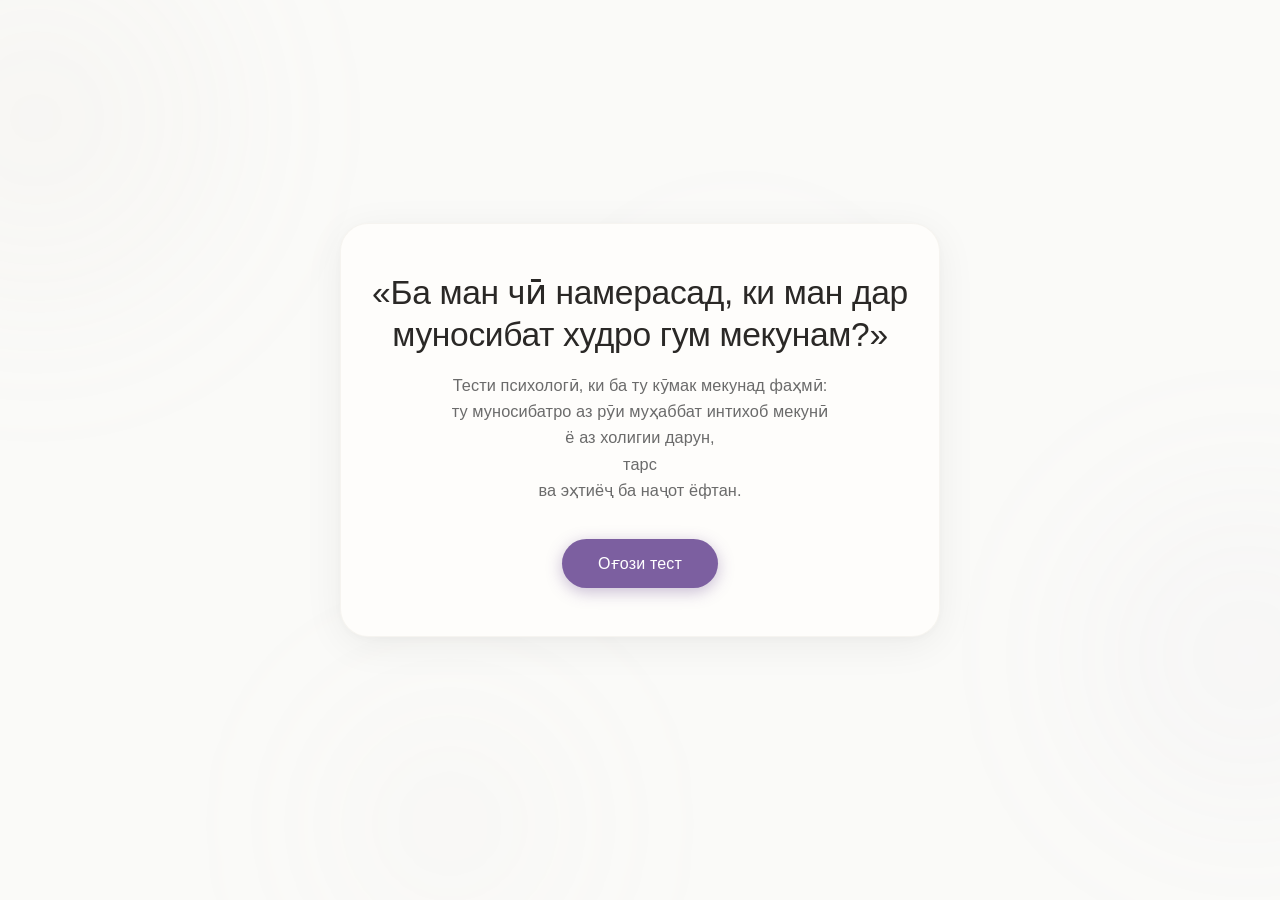
==== index.html @ e5054706 "Initial commit" ====
<!DOCTYPE html>
<html lang="tg">

<head>
    <meta charset="UTF-8">
    <meta name="viewport" content="width=device-width, initial-scale=1.0">
    <title>Психологический тест — Ба ман чӣ намерасад?</title>
    <link rel="stylesheet" href="style.css">
</head>

<body>

    <!-- Background atmosphere -->
    <div class="bg-atmosphere" aria-hidden="true">
        <div class="bg-orb"></div>
        <div class="bg-orb"></div>
        <div class="bg-orb"></div>
        <div class="bg-orb"></div>
    </div>

    <!-- App container -->
    <div class="app-container" id="appContainer">

        <!-- ==================== SECTION: HERO ==================== -->
        <section class="section active" id="sectionHero">
            <div class="card-emotional text-center" style="padding: 48px 30px;">
                <h1 class="hero-headline">«Ба ман чӣ намерасад, ки ман дар муносибат худро гум мекунам?»</h1>
                <p class="hero-subheadline">
                    Тести психологӣ, ки ба ту кӯмак мекунад фаҳмӣ:<br>
                    ту муносибатро аз рӯи муҳаббат интихоб мекунӣ<br>
                    ё аз холигии дарун,<br>
                    тарс<br>
                    ва эҳтиёҷ ба наҷот ёфтан.
                </p>
                <button class="btn btn-primary" id="btnStartHero" style="margin-top: 8px;">
                    Оғози тест
                </button>
            </div>
        </section>

        <!-- ==================== SECTION: INTRO ==================== -->
        <section class="section" id="sectionIntro">
            <div class="card-emotional text-center" style="padding: 44px 28px;">
                <p style="font-size:1.15rem;font-weight:460;color:#2a2826;line-height:1.5;margin-bottom:20px;">
                    «Рост ҷавоб деҳ.<br>
                    Ин тест барои "идеально ҷавоб додан" нест.<br>
                    Ин тест барои бедор шудан аст.»
                </p>
                <div class="soft-divider"></div>
                <p style="font-size:0.95rem;color:#6b6b6b;line-height:1.6;margin-bottom:6px;">
                    0 — не, ба ман монанд нест
                </p>
                <p style="font-size:0.95rem;color:#6b6b6b;line-height:1.6;margin-bottom:6px;">
                    1 — баъзан мешавад
                </p>
                <p style="font-size:0.95rem;color:#6b6b6b;line-height:1.6;margin-bottom:6px;">
                    2 — бисёр вақт ҳамин хелам
                </p>
                <p style="font-size:0.95rem;color:#6b6b6b;line-height:1.6;margin-bottom:24px;">
                    3 — қариб ҳамеша ҳамин ҳолат дорам
                </p>
                <button class="btn btn-primary" id="btnStartTest">
                    Оғози тест
                </button>
            </div>
        </section>

        <!-- ==================== SECTION: TEST ==================== -->
        <section class="section" id="sectionTest">
            <div style="margin-bottom:16px; text-align: left;">
                <button class="btn btn-outline" id="btnBack" style="font-size:0.9rem;padding:9px 22px;">&#8592; Қафо</button>
            </div>
            <div class="progress-label" id="progressLabel">Саволи 1 аз 15</div>
            <div class="progress-wrap">
                <div class="progress-fill" id="progressFill"></div>
            </div>
            <div class="card" id="questionCard"
                style="min-height: 280px;display:flex;flex-direction:column;justify-content:center;">
                <div class="question-counter" id="questionCounter">Саволи 1 аз 15</div>
                <p class="question-text" id="questionText"></p>
                <div class="answers-grid" id="answersGrid"></div>
            </div>
        </section>

        <!-- ==================== SECTION: RESULTS ==================== -->
        <section class="section" id="sectionResults">
            <div id="resultsContent"></div>
        </section>

    </div>

    <script src="JavaScript.js"></script>
</body>

</html>
---- style.css ----
:root {
    --bg: #fafaf8;
    --card-bg: #ffffff;
    --text-primary: #2d2d2d;
    --text-secondary: #6b6b6b;
    --text-tertiary: #8a8a8a;
    --accent: #b8a5c8;
    --accent-soft: #d4c8de;
    --accent-light: #f5f0f7;
    --accent-hover: #a894b8;
    --divider: #f0ecef;
    --shadow-sm: 0 1px 3px rgba(0, 0, 0, 0.04), 0 1px 2px rgba(0, 0, 0, 0.03);
    --shadow-md: 0 4px 20px rgba(0, 0, 0, 0.05), 0 2px 8px rgba(0, 0, 0, 0.03);
    --shadow-lg: 0 8px 40px rgba(0, 0, 0, 0.06), 0 2px 12px rgba(0, 0, 0, 0.03);
    --radius-sm: 12px;
    --radius-md: 18px;
    --radius-lg: 24px;
    --radius-xl: 28px;
    --font-main: -apple-system, BlinkMacSystemFont, 'Segoe UI', Roboto, 'Helvetica Neue', Arial, sans-serif;
    --transition-smooth: 0.5s cubic-bezier(0.22, 0.61, 0.36, 1);
    --transition-fast: 0.3s cubic-bezier(0.22, 0.61, 0.36, 1);
    --max-width: 640px;
}

* {
    margin: 0;
    padding: 0;
    box-sizing: border-box;
}

html {
    scroll-behavior: smooth;
    -webkit-font-smoothing: antialiased;
    -moz-osx-font-smoothing: grayscale;
}

body {
    font-family: var(--font-main);
    background-color: var(--bg);
    color: var(--text-primary);
    line-height: 1.7;
    min-height: 100vh;
    overflow-x: hidden;
    -webkit-tap-highlight-color: transparent;
    -webkit-text-size-adjust: 100%;
}

/* Floating background orbs */
.bg-atmosphere {
    position: fixed;
    top: 0;
    left: 0;
    width: 100%;
    height: 100%;
    pointer-events: none;
    z-index: 0;
    overflow: hidden;
}

.bg-orb {
    position: absolute;
    border-radius: 50%;
    filter: blur(100px);
    opacity: 0.35;
    animation: floatOrb 20s ease-in-out infinite;
}

.bg-orb:nth-child(1) {
    width: 380px;
    height: 380px;
    background: rgba(210, 195, 180, 0.18);
    top: -8%;
    left: -12%;
    animation-delay: 0s;
    animation-duration: 22s;
}

.bg-orb:nth-child(2) {
    width: 320px;
    height: 320px;
    background: rgba(195, 180, 210, 0.16);
    top: 55%;
    right: -10%;
    animation-delay: -7s;
    animation-duration: 25s;
}

.bg-orb:nth-child(3) {
    width: 260px;
    height: 260px;
    background: rgba(220, 205, 195, 0.14);
    bottom: -6%;
    left: 25%;
    animation-delay: -14s;
    animation-duration: 28s;
}

.bg-orb:nth-child(4) {
    width: 200px;
    height: 200px;
    background: rgba(200, 185, 210, 0.12);
    top: 30%;
    left: 50%;
    animation-delay: -3s;
    animation-duration: 18s;
}

@keyframes floatOrb {
    0%, 100% { transform: translate(0, 0) scale(1); }
    25% { transform: translate(40px, -30px) scale(1.08); }
    50% { transform: translate(-15px, 25px) scale(0.94); }
    75% { transform: translate(-35px, -20px) scale(1.05); }
}

/* Main container */
.app-container {
    position: relative;
    z-index: 1;
    max-width: var(--max-width);
    margin: 0 auto;
    padding: 20px 20px 60px;
    min-height: 100vh;
    display: flex;
    flex-direction: column;
}

/* Section visibility */
.section {
    display: none;
    flex: 1;
    flex-direction: column;
    justify-content: center;
    animation: fadeSlideIn 0.7s cubic-bezier(0.22, 0.61, 0.36, 1) forwards;
}

.section.active {
    display: flex;
}

.section.fade-out {
    animation: fadeSlideOut 0.4s cubic-bezier(0.22, 0.61, 0.36, 1) forwards;
    pointer-events: none;
}

@keyframes fadeSlideIn {
    from { opacity: 0; transform: translateY(18px); }
    to { opacity: 1; transform: translateY(0); }
}

@keyframes fadeSlideOut {
    from { opacity: 1; transform: translateY(0); }
    to { opacity: 0; transform: translateY(-12px); }
}

@keyframes softPulse {
    0%, 100% { opacity: 0.55; }
    50% { opacity: 0.85; }
}

@keyframes gentleReveal {
    from { opacity: 0; transform: translateY(8px); }
    to { opacity: 1; transform: translateY(0); }
}

/* Cards */
.card {
    background: var(--card-bg);
    border-radius: var(--radius-lg);
    padding: 36px 30px;
    box-shadow: var(--shadow-md);
    border: 1px solid rgba(0, 0, 0, 0.04);
    transition: all var(--transition-smooth);
}

.card-emotional {
    background: #fefdfb;
    border-radius: var(--radius-xl);
    padding: 40px 32px;
    box-shadow: var(--shadow-lg);
    border: 1px solid rgba(180, 165, 140, 0.1);
}

.card-result {
    background: #fefdfc;
    border-radius: var(--radius-xl);
    padding: 38px 30px;
    box-shadow: var(--shadow-lg);
    border: 1px solid rgba(180, 160, 140, 0.08);
    margin-bottom: 28px;
    animation: gentleReveal 0.8s ease forwards;
}

.card-block {
    background: #fdfcf9;
    border-radius: var(--radius-lg);
    padding: 30px 26px;
    box-shadow: var(--shadow-sm);
    border: 1px solid rgba(180, 160, 140, 0.06);
    margin-bottom: 20px;
    animation: gentleReveal 0.7s ease forwards;
}

.card-awakening {
    background: #fefdfb;
    border-radius: var(--radius-xl);
    padding: 44px 32px;
    box-shadow: var(--shadow-lg);
    border: 1px solid rgba(195, 180, 210, 0.12);
    margin-top: 8px;
    animation: gentleReveal 1s ease forwards;
}

.card-cta {
    background: linear-gradient(135deg, #fdfcf8 0%, #f9f5fb 50%, #fdfaf7 100%);
    border-radius: var(--radius-xl);
    padding: 40px 30px;
    box-shadow: var(--shadow-lg);
    border: 1px solid rgba(180, 165, 200, 0.1);
    text-align: center;
    animation: gentleReveal 0.9s ease forwards;
}

/* Typography */
.hero-headline {
    font-size: clamp(1.6rem, 4.5vw, 2.1rem);
    font-weight: 500;
    letter-spacing: -0.01em;
    line-height: 1.25;
    color: #2a2826;
    margin-bottom: 16px;
}

.hero-subheadline {
    font-size: 1.02rem;
    font-weight: 400;
    color: var(--text-secondary);
    line-height: 1.6;
    margin-bottom: 28px;
    letter-spacing: 0.005em;
}

.section-title {
    font-size: 1.35rem;
    font-weight: 500;
    color: #2a2826;
    letter-spacing: -0.005em;
    line-height: 1.3;
    margin-bottom: 12px;
}

.result-title {
    font-size: 1.5rem;
    font-weight: 500;
    color: #2a2826;
    letter-spacing: -0.01em;
    line-height: 1.25;
    margin-bottom: 20px;
    padding-bottom: 16px;
    border-bottom: 1px solid var(--divider);
}

.block-title {
    font-size: 1.15rem;
    font-weight: 500;
    color: #3a3532;
    letter-spacing: -0.005em;
    margin-bottom: 14px;
}

.emotional-text {
    font-size: 1.04rem;
    line-height: 1.8;
    color: #3d3a37;
    white-space: pre-line;
    letter-spacing: 0.005em;
}

.emotional-text-lg {
    font-size: 1.08rem;
    line-height: 1.85;
    color: #3d3a37;
    white-space: pre-line;
    letter-spacing: 0.005em;
    font-weight: 400;
}

.highlight-text {
    font-size: 1.06rem;
    line-height: 1.75;
    color: #4a3f52;
    font-style: italic;
    letter-spacing: 0.01em;
}

.text-secondary {
    color: var(--text-secondary);
    font-size: 0.95rem;
    line-height: 1.6;
}

.text-tertiary {
    color: var(--text-tertiary);
    font-size: 0.88rem;
}

.question-counter {
    font-size: 0.85rem;
    color: var(--text-tertiary);
    letter-spacing: 0.03em;
    text-transform: uppercase;
    margin-bottom: 8px;
    font-weight: 450;
}

.question-text {
    font-size: 1.2rem;
    font-weight: 420;
    line-height: 1.55;
    color: #2d2b28;
    letter-spacing: 0.005em;
    margin-bottom: 28px;
}

/* Progress bar */
.progress-wrap {
    width: 100%;
    height: 4px;
    background: #ece9e4;
    border-radius: 8px;
    margin-bottom: 18px;
    overflow: hidden;
}

.progress-fill {
    height: 100%;
    background: linear-gradient(90deg, #d4c8de 0%, #b8a5c8 60%, #c4b5d0 100%);
    border-radius: 8px;
    transition: width 0.5s cubic-bezier(0.22, 0.61, 0.36, 1);
    width: 0%;
}

.progress-label {
    font-size: 0.78rem;
    color: var(--text-tertiary);
    text-align: right;
    margin-bottom: 4px;
    letter-spacing: 0.02em;
}

/* Buttons */
.btn {
    display: inline-block;
    font-family: var(--font-main);
    font-size: 1rem;
    font-weight: 460;
    padding: 15px 36px;
    border-radius: 50px;
    cursor: pointer;
    transition: all var(--transition-fast);
    border: none;
    outline: none;
    letter-spacing: 0.01em;
    text-decoration: none;
    text-align: center;
    -webkit-tap-highlight-color: transparent;
    user-select: none;
    white-space: nowrap;
}

.btn-primary {
    background: #7c5fa0;
    color: #fff;
    box-shadow: 0 4px 16px rgba(100, 70, 140, 0.35);
}

.btn-primary:hover {
    background: #6a4f8c;
    box-shadow: 0 6px 22px rgba(100, 70, 140, 0.45);
    transform: translateY(-1px);
}

.btn-primary:active {
    background: #5a4078;
    transform: translateY(0);
    box-shadow: 0 2px 10px rgba(100, 70, 140, 0.25);
}

.btn-answer {
    background: #f5f2f8;
    color: #2d2830;
    border: 1.5px solid #c8b8d8;
    padding: 14px 22px;
    border-radius: var(--radius-md);
    font-size: 0.98rem;
    font-weight: 500;
    letter-spacing: 0.01em;
    margin: 5px 0;
    width: 100%;
    text-align: left;
    transition: all var(--transition-fast);
    cursor: pointer;
    box-shadow: var(--shadow-sm);
}

.btn-answer:hover {
    background: #ede5f5;
    border-color: #9b7ec0;
    box-shadow: var(--shadow-md);
    transform: translateY(-1px);
}

.btn-answer:active {
    background: #e0d0f0;
    border-color: #8a6aaf;
    transform: translateY(0);
}

.btn-answer.selected {
    background: #7c5fa0;
    border-color: #7c5fa0;
    color: #fff;
    box-shadow: 0 2px 12px rgba(100, 70, 140, 0.3);
    font-weight: 600;
}

.btn-outline {
    background: transparent;
    color: #5a4a62;
    border: 1.5px solid #d4c8de;
    padding: 14px 30px;
    border-radius: 50px;
    font-weight: 450;
}

.btn-outline:hover {
    background: #faf6fc;
    border-color: #b8a5c8;
}

.btn-telegram {
    background: #f0f4f8;
    color: #3a4a5c;
    border: 1.5px solid #d8e0e8;
    padding: 14px 28px;
    border-radius: 50px;
    font-weight: 450;
    display: inline-flex;
    align-items: center;
    gap: 8px;
}

.btn-telegram:hover {
    background: #e4ecf4;
    border-color: #bcc8d4;
}

.btn-whatsapp {
    background: #f0f6f0;
    color: #3a503a;
    border: 1.5px solid #d0e0d0;
    padding: 14px 28px;
    border-radius: 50px;
    font-weight: 450;
    display: inline-flex;
    align-items: center;
    gap: 8px;
}

.btn-whatsapp:hover {
    background: #e4f0e4;
    border-color: #b8d0b8;
}

/* Answer grid */
.answers-grid {
    display: flex;
    flex-direction: column;
    gap: 9px;
    margin-top: 4px;
}

/* Divider */
.soft-divider {
    border: none;
    border-top: 1px solid var(--divider);
    margin: 24px 0;
    opacity: 0.7;
}

.divider-spacer {
    height: 1px;
    background: var(--divider);
    margin: 20px 0;
    opacity: 0.6;
}

/* Awakening highlight */
.awakening-quote {
    background: #fdfaf6;
    border-left: 3px solid #d4c8de;
    padding: 18px 22px;
    border-radius: 0 var(--radius-sm) var(--radius-sm) 0;
    margin: 18px 0;
    font-style: italic;
    color: #4a3f52;
    line-height: 1.7;
}

/* Section spacing */
.section-inner {
    display: flex;
    flex-direction: column;
    gap: 20px;
}

.mt-8  { margin-top: 8px; }
.mt-16 { margin-top: 16px; }
.mt-24 { margin-top: 24px; }
.mt-32 { margin-top: 32px; }
.mb-8  { margin-bottom: 8px; }
.mb-16 { margin-bottom: 16px; }
.mb-24 { margin-bottom: 24px; }

.text-center { text-align: center; }

.inline-flex-wrap {
    display: flex;
    flex-wrap: wrap;
    gap: 12px;
    justify-content: center;
}

/* Result reveal animation */
.result-reveal {
    animation: gentleReveal 1s ease forwards;
    animation-delay: 0.2s;
    opacity: 0;
}

.result-reveal:nth-child(1) { animation-delay: 0.1s; }
.result-reveal:nth-child(2) { animation-delay: 0.3s; }
.result-reveal:nth-child(3) { animation-delay: 0.5s; }
.result-reveal:nth-child(4) { animation-delay: 0.7s; }
.result-reveal:nth-child(5) { animation-delay: 0.9s; }

/* Mobile */
@media (max-width: 480px) {
    .app-container { padding: 14px 14px 50px; }
    .card { padding: 26px 18px; border-radius: var(--radius-md); }
    .card-emotional { padding: 28px 20px; border-radius: var(--radius-lg); }
    .card-result { padding: 28px 18px; border-radius: var(--radius-lg); }
    .card-block { padding: 22px 16px; border-radius: var(--radius-md); }
    .card-awakening { padding: 30px 20px; border-radius: var(--radius-lg); }
    .card-cta { padding: 28px 20px; border-radius: var(--radius-lg); }
    .hero-headline { font-size: 1.45rem; }
    .question-text { font-size: 1.06rem; }
    .btn { padding: 13px 26px; font-size: 0.95rem; }
    .btn-answer { padding: 13px 16px; font-size: 0.92rem; }
    .result-title { font-size: 1.3rem; }
    .emotional-text { font-size: 0.95rem; line-height: 1.7; }
}

@media (max-width: 360px) {
    .app-container { padding: 10px 10px 40px; }
    .card { padding: 22px 14px; }
    .card-emotional { padding: 22px 14px; }
    .hero-headline { font-size: 1.3rem; }
    .question-text { font-size: 0.98rem; }
    .btn-answer { padding: 12px 14px; font-size: 0.88rem; }
}
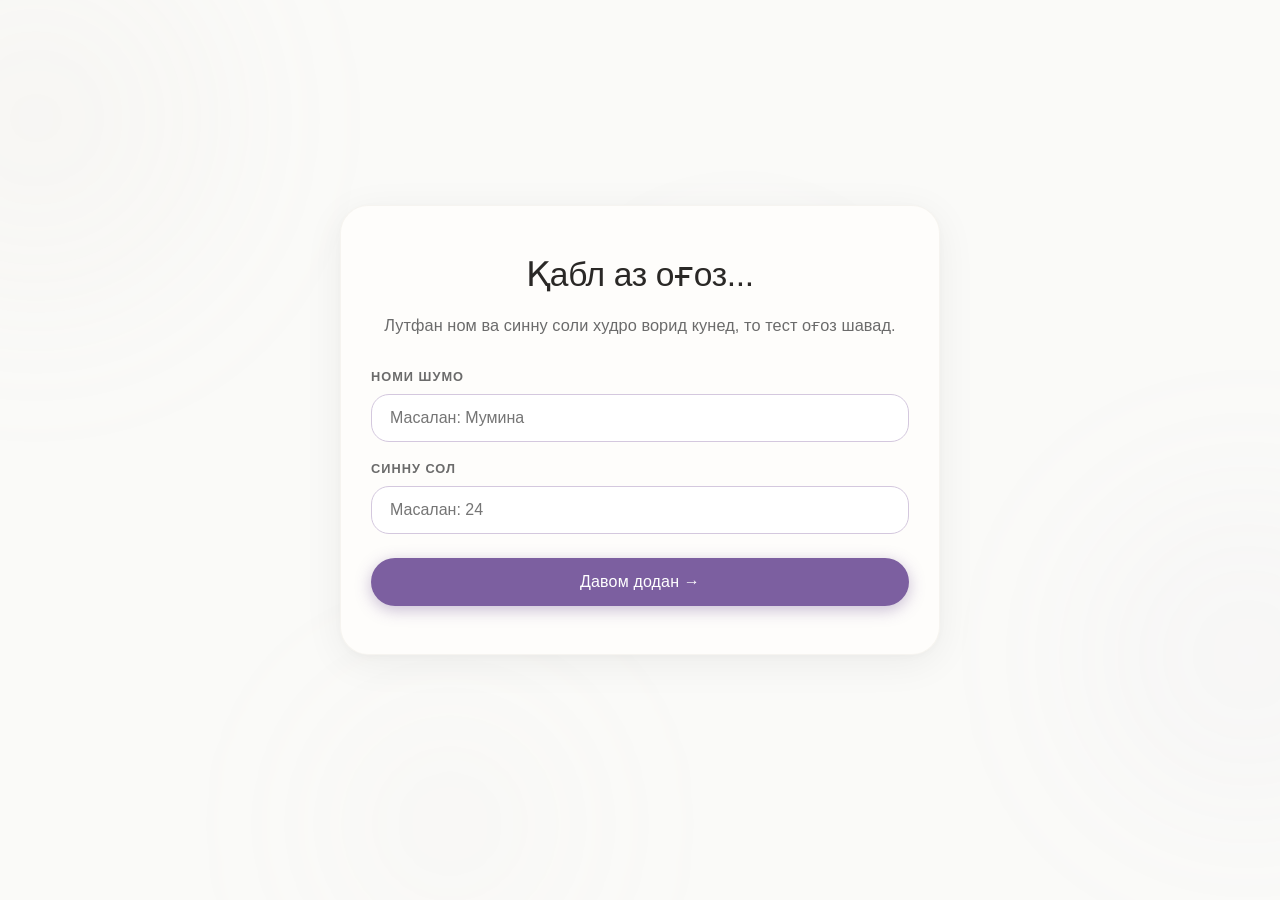
==== commit f25b8a41: "feat: add simple registration screen (name and age) before start" ====
--- a/index.html
+++ b/index.html
@@ -21,8 +21,31 @@
     <!-- App container -->
     <div class="app-container" id="appContainer">
 
+        <!-- ==================== SECTION: REGISTRATION ==================== -->
+        <section class="section active" id="sectionAuth">
+            <div class="card-emotional text-center" style="padding: 48px 30px;">
+                <h1 class="hero-headline">Қабл аз оғоз...</h1>
+                <p class="hero-subheadline">Лутфан ном ва синну соли худро ворид кунед, то тест оғоз шавад.</p>
+                
+                <div style="margin-bottom: 24px; text-align: left;">
+                    <div style="margin-bottom: 16px;">
+                        <label style="display: block; font-size: 0.8rem; color: var(--text-secondary); margin-bottom: 6px; text-transform: uppercase; letter-spacing: 1px; font-weight: 600;">Номи шумо</label>
+                        <input type="text" id="u-name" placeholder="Масалан: Мумина" style="width: 100%; padding: 14px 18px; border: 1.5px solid var(--accent-soft); border-radius: var(--radius-md); background: var(--card-bg); color: var(--text-primary); font-size: 1rem; outline: none;" required>
+                    </div>
+                    <div>
+                        <label style="display: block; font-size: 0.8rem; color: var(--text-secondary); margin-bottom: 6px; text-transform: uppercase; letter-spacing: 1px; font-weight: 600;">Синну сол</label>
+                        <input type="number" id="u-age" placeholder="Масалан: 24" min="14" max="80" style="width: 100%; padding: 14px 18px; border: 1.5px solid var(--accent-soft); border-radius: var(--radius-md); background: var(--card-bg); color: var(--text-primary); font-size: 1rem; outline: none;" required>
+                    </div>
+                </div>
+
+                <button class="btn btn-primary" id="btnAuthSubmit" style="width: 100%;">
+                    Давом додан →
+                </button>
+            </div>
+        </section>
+
         <!-- ==================== SECTION: HERO ==================== -->
-        <section class="section active" id="sectionHero">
+        <section class="section" id="sectionHero">
             <div class="card-emotional text-center" style="padding: 48px 30px;">
                 <h1 class="hero-headline">«Ба ман чӣ намерасад, ки ман дар муносибат худро гум мекунам?»</h1>
                 <p class="hero-subheadline">
